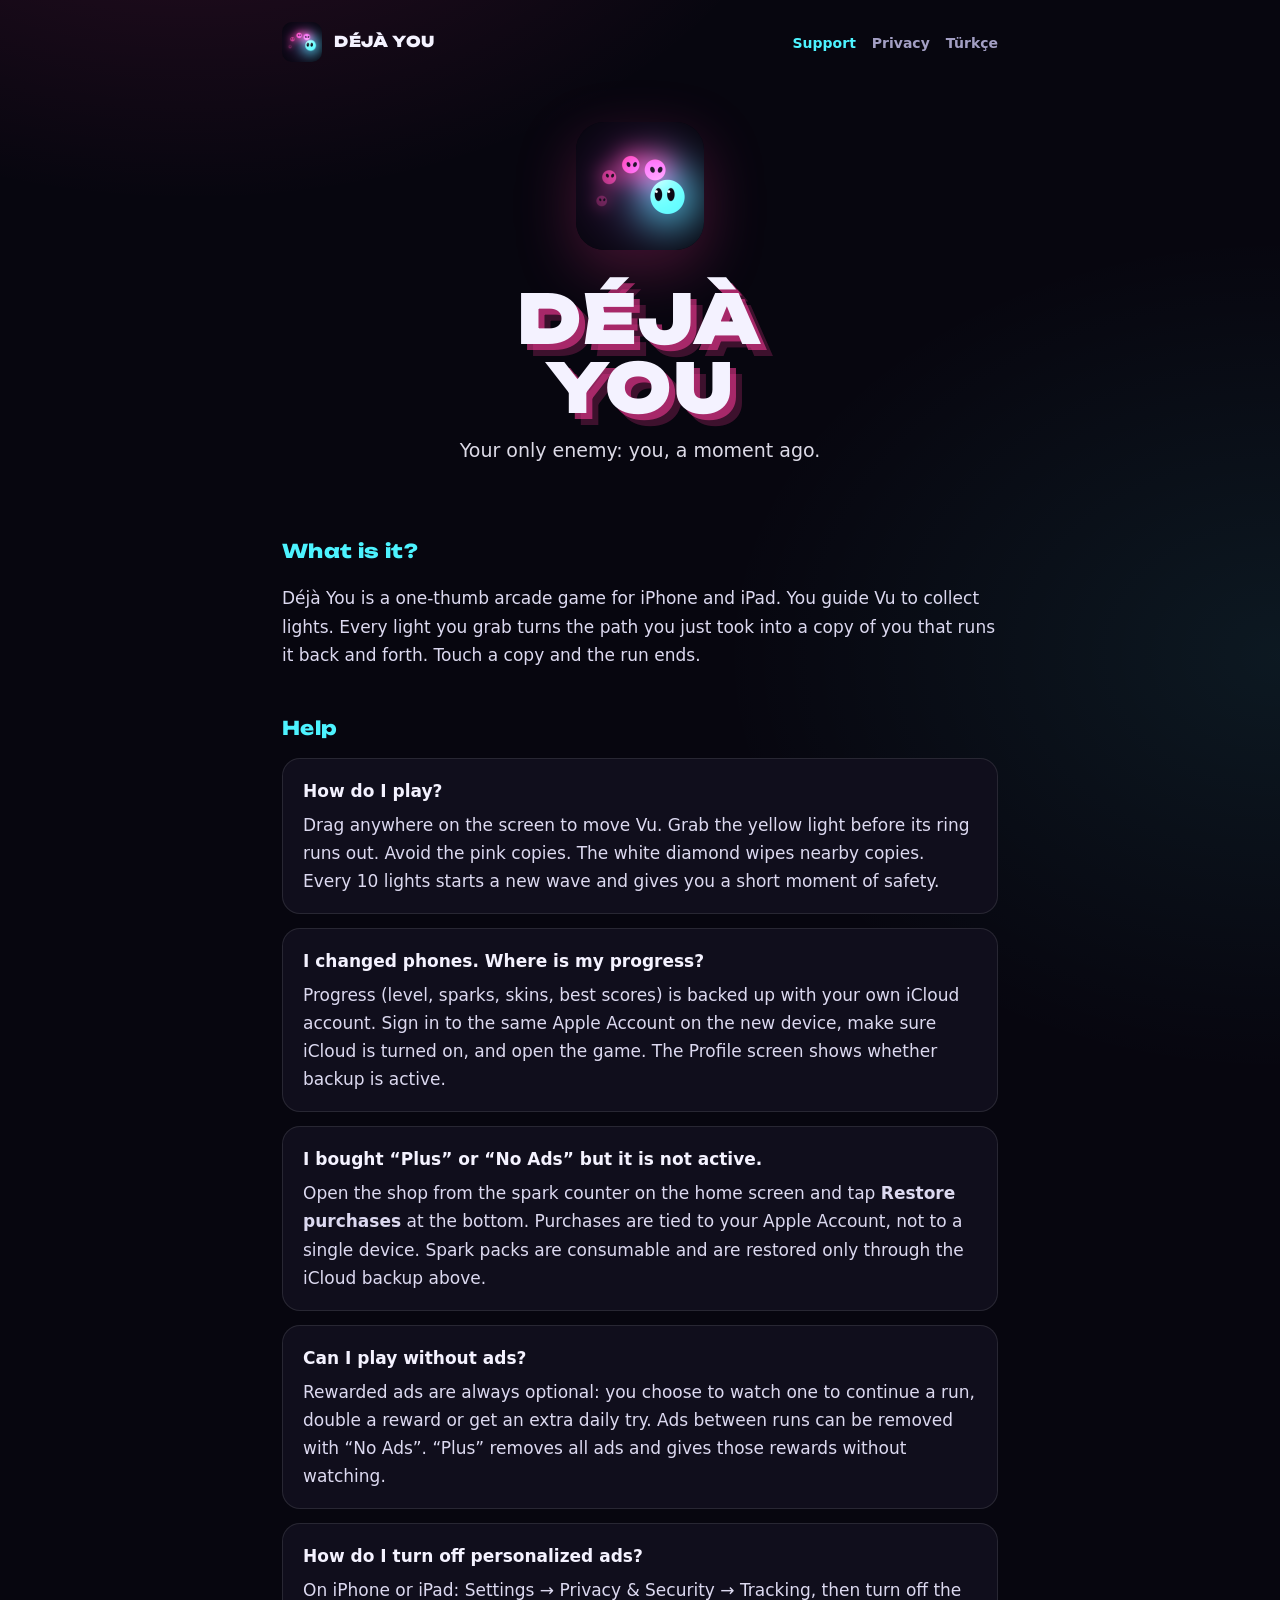
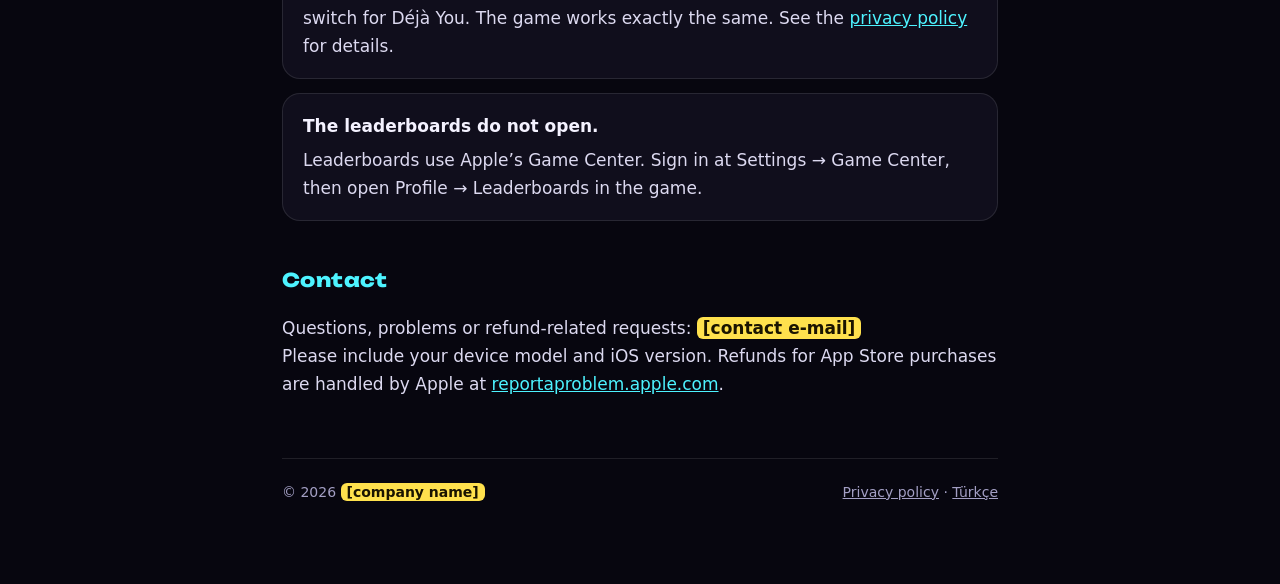
==== index.html @ 0cf3f7a6 "Déjà You: destek ve gizlilik politikası sayfaları (EN/TR) Co-Authored-By: Claude Fable 5.2 <noreply@" ====
<!doctype html>
<html lang="en">
<head>
<meta charset="utf-8">
<meta name="viewport" content="width=device-width,initial-scale=1">
<meta name="theme-color" content="#07060f">
<meta name="description" content="Déjà You — a one-thumb arcade game where your only enemy is you, a moment ago. Support and contact.">
<title>Déjà You — Support</title>
<link rel="icon" href="icon-192.png">
<link rel="stylesheet" href="style.css">
</head>
<body>
<div class="wrap">
  <header class="top">
    <a class="brand" href="./"><img src="icon-192.png" alt=""> DÉJÀ YOU</a>
    <nav><a class="on" href="./">Support</a><a href="privacy.html">Privacy</a><a href="tr/">Türkçe</a></nav>
  </header>

  <section class="hero">
    <img src="icon-512.png" alt="Déjà You icon">
    <h1>DÉJÀ<br>YOU</h1>
    <p>Your only enemy: you, a moment ago.</p>
  </section>

  <h2>What is it?</h2>
  <p>Déjà You is a one-thumb arcade game for iPhone and iPad. You guide Vu to collect lights. Every light you grab turns the path you just took into a copy of you that runs it back and forth. Touch a copy and the run ends.</p>

  <h2>Help</h2>

  <div class="card">
    <h3>How do I play?</h3>
    <p>Drag anywhere on the screen to move Vu. Grab the yellow light before its ring runs out. Avoid the pink copies. The white diamond wipes nearby copies. Every 10 lights starts a new wave and gives you a short moment of safety.</p>
  </div>

  <div class="card">
    <h3>I changed phones. Where is my progress?</h3>
    <p>Progress (level, sparks, skins, best scores) is backed up with your own iCloud account. Sign in to the same Apple Account on the new device, make sure iCloud is turned on, and open the game. The Profile screen shows whether backup is active.</p>
  </div>

  <div class="card">
    <h3>I bought “Plus” or “No Ads” but it is not active.</h3>
    <p>Open the shop from the spark counter on the home screen and tap <b>Restore purchases</b> at the bottom. Purchases are tied to your Apple Account, not to a single device. Spark packs are consumable and are restored only through the iCloud backup above.</p>
  </div>

  <div class="card">
    <h3>Can I play without ads?</h3>
    <p>Rewarded ads are always optional: you choose to watch one to continue a run, double a reward or get an extra daily try. Ads between runs can be removed with “No Ads”. “Plus” removes all ads and gives those rewards without watching.</p>
  </div>

  <div class="card">
    <h3>How do I turn off personalized ads?</h3>
    <p>On iPhone or iPad: Settings → Privacy &amp; Security → Tracking, then turn off the switch for Déjà You. The game works exactly the same. See the <a href="privacy.html">privacy policy</a> for details.</p>
  </div>

  <div class="card">
    <h3>The leaderboards do not open.</h3>
    <p>Leaderboards use Apple’s Game Center. Sign in at Settings → Game Center, then open Profile → Leaderboards in the game.</p>
  </div>

  <h2>Contact</h2>
  <p>Questions, problems or refund-related requests: <span class="todo">[contact e-mail]</span><br>
  Please include your device model and iOS version. Refunds for App Store purchases are handled by Apple at <a href="https://reportaproblem.apple.com">reportaproblem.apple.com</a>.</p>

  <footer>
    <span>© 2026 <span class="todo">[company name]</span></span>
    <span><a href="privacy.html">Privacy policy</a> · <a href="tr/">Türkçe</a></span>
  </footer>
</div>
</body>
</html>
---- style.css ----
@font-face {
  font-family: 'Unbounded'; font-style: normal; font-display: swap; font-weight: 200 900;
  src: url(fonts/unbounded-latin-ext-wght-normal.woff2) format('woff2');
  unicode-range: U+0100-02BA, U+02BD-02C5, U+02C7-02CC, U+02CE-02D7, U+02DD-02FF, U+0304, U+0308, U+0329, U+1D00-1DBF, U+1E00-1E9F, U+1EF2-1EFF, U+2020, U+20A0-20AB, U+20AD-20C0, U+2113, U+2C60-2C7F, U+A720-A7FF;
}
@font-face {
  font-family: 'Unbounded'; font-style: normal; font-display: swap; font-weight: 200 900;
  src: url(fonts/unbounded-latin-wght-normal.woff2) format('woff2');
  unicode-range: U+0000-00FF, U+0131, U+0152-0153, U+02BB-02BC, U+02C6, U+02DA, U+02DC, U+0304, U+0308, U+0329, U+2000-206F, U+20AC, U+2122, U+2191, U+2193, U+2212, U+2215, U+FEFF, U+FFFD;
}
:root {
  --bg: #07060f; --card: #100e1c; --line: rgba(255,255,255,.1);
  --cy: #4df3ff; --mg: #ff3d9a; --yl: #ffe14d; --tx: #f4f2ff; --mut: #a39fc4;
  --disp: 'Unbounded', system-ui, -apple-system, 'Segoe UI', Roboto, sans-serif;
  --font: system-ui, -apple-system, 'Segoe UI', Roboto, 'Helvetica Neue', sans-serif;
}
* { box-sizing: border-box; }
html { -webkit-text-size-adjust: 100%; }
body {
  margin: 0; background: var(--bg); color: var(--tx); font-family: var(--font); font-size: 17px; line-height: 1.65;
  background-image: radial-gradient(900px 600px at 15% -10%, rgba(255,61,154,.16), transparent 70%),
                    radial-gradient(800px 600px at 100% 30%, rgba(77,243,255,.08), transparent 70%);
  background-repeat: no-repeat;
}
.wrap { max-width: 760px; margin: 0 auto; padding: 0 22px 80px; }
header.top { display: flex; align-items: center; justify-content: space-between; gap: 16px; padding: 22px 0; }
.brand { display: flex; align-items: center; gap: 12px; color: var(--tx); text-decoration: none; font-family: var(--disp); font-weight: 900; letter-spacing: .04em; font-size: 15px; white-space: nowrap; }
.brand img { width: 40px; height: 40px; border-radius: 10px; }
nav a { color: var(--mut); text-decoration: none; font-size: 14px; font-weight: 700; margin-left: 16px; }
nav a:hover, nav a.on { color: var(--cy); }

.hero { text-align: center; padding: 38px 0 26px; }
.hero img { width: 128px; height: 128px; border-radius: 28px; box-shadow: 0 20px 60px rgba(255,61,154,.25); }
.hero h1 { font-family: var(--disp); font-weight: 900; font-size: clamp(40px, 11vw, 68px); line-height: 1.02; letter-spacing: .03em; margin: 26px 0 12px; text-shadow: 6px 6px 0 rgba(255,61,154,.55), 12px 12px 0 rgba(255,61,154,.22); }
.hero p { font-size: 19px; color: var(--tx); opacity: .9; margin: 0; }

h1.page { font-family: var(--disp); font-weight: 900; font-size: clamp(28px, 7vw, 40px); line-height: 1.15; margin: 26px 0 6px; }
h2 { font-family: var(--disp); font-weight: 800; font-size: 19px; letter-spacing: .02em; margin: 44px 0 10px; color: var(--cy); }
h3 { font-size: 17px; margin: 24px 0 4px; }
p, li { color: #dcd9f0; }
a { color: var(--cy); }
.muted { color: var(--mut); font-size: 15px; }
.card { background: var(--card); border: 1px solid var(--line); border-radius: 18px; padding: 18px 20px; margin: 14px 0; }
.card h3 { margin-top: 0; }
.card p { margin: 6px 0 0; }
ul { padding-left: 22px; }
li { margin: 6px 0; }
table { width: 100%; border-collapse: collapse; margin: 14px 0; font-size: 15.5px; }
th, td { text-align: left; vertical-align: top; padding: 10px 12px; border-bottom: 1px solid var(--line); }
th { color: var(--mut); font-size: 13px; letter-spacing: .06em; text-transform: none; font-weight: 700; }
.todo { background: var(--yl); color: #1a1400; padding: 1px 6px; border-radius: 6px; font-weight: 700; }
footer { margin-top: 60px; padding-top: 22px; border-top: 1px solid var(--line); color: var(--mut); font-size: 14px; display: flex; flex-wrap: wrap; gap: 8px 18px; justify-content: space-between; }
footer a { color: var(--mut); }
@media (max-width: 520px) { body { font-size: 16px; } nav a { margin-left: 12px; } th, td { padding: 9px 8px; } }
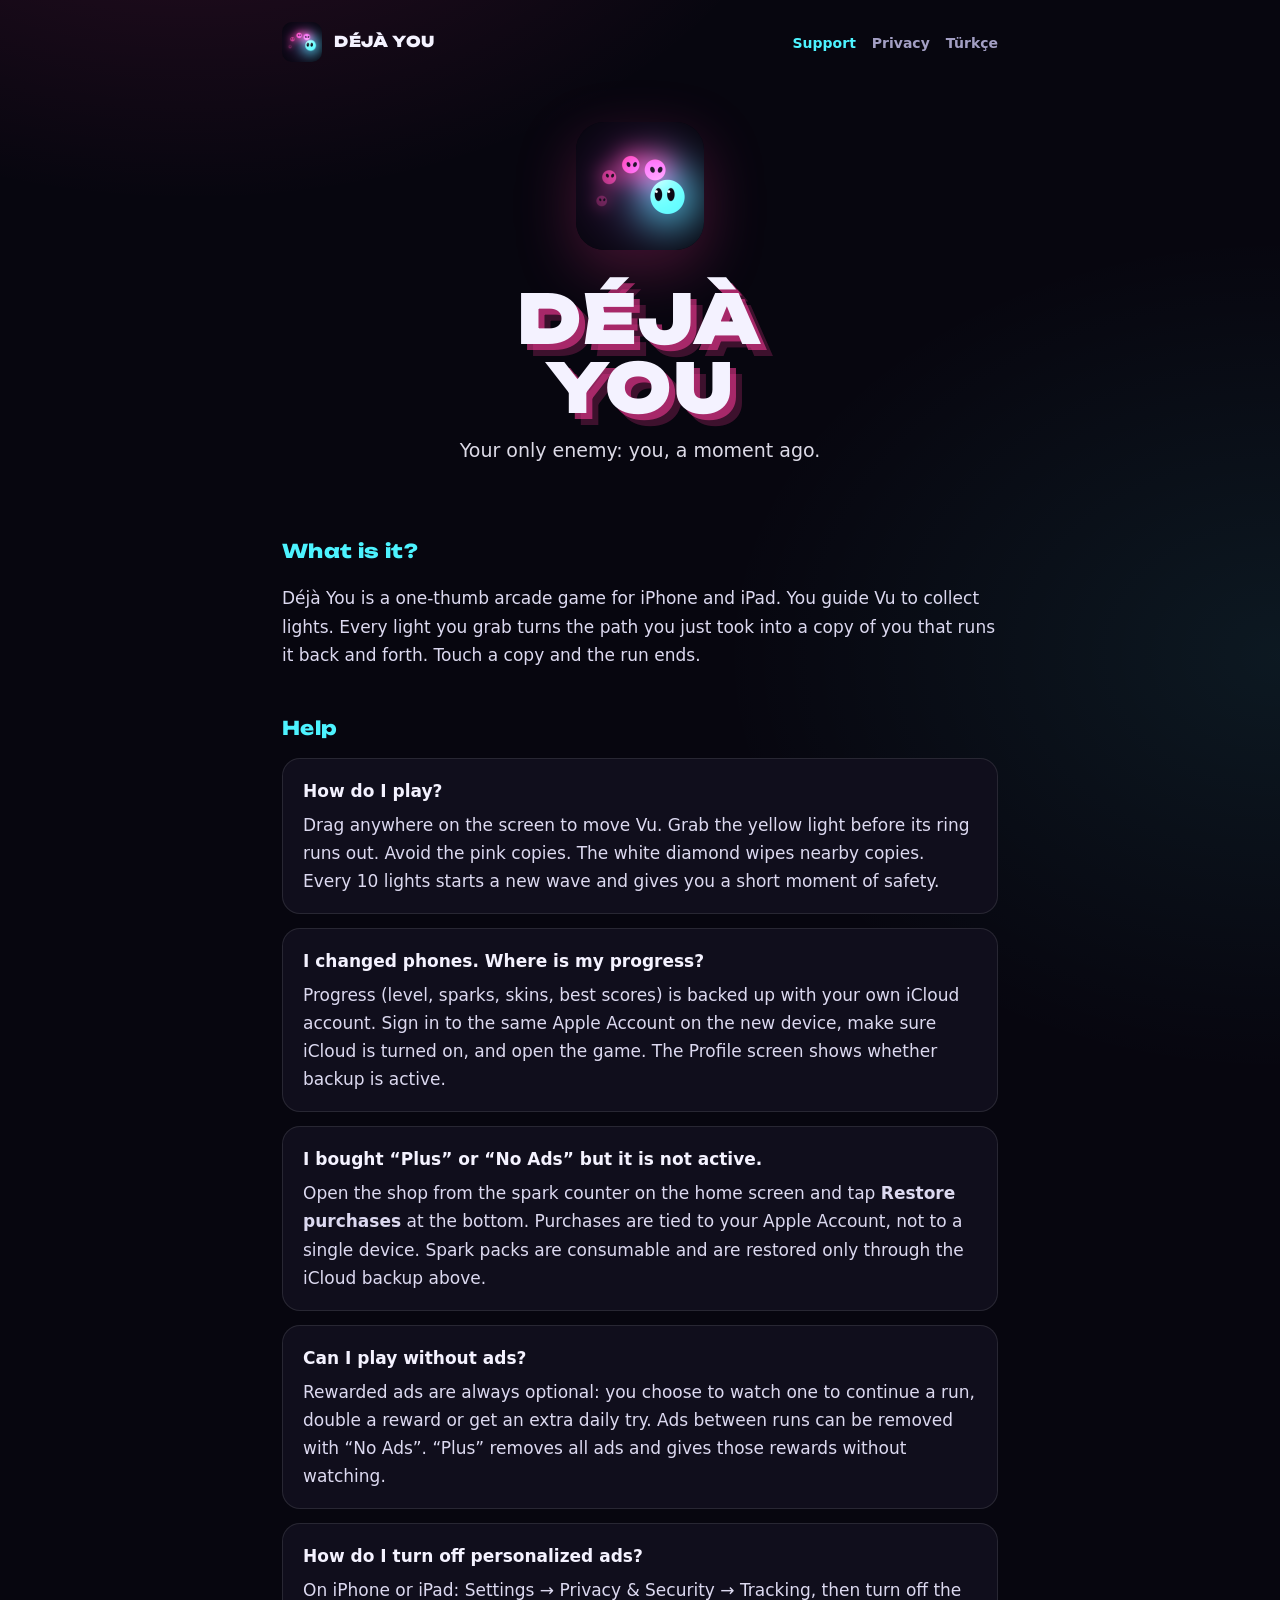
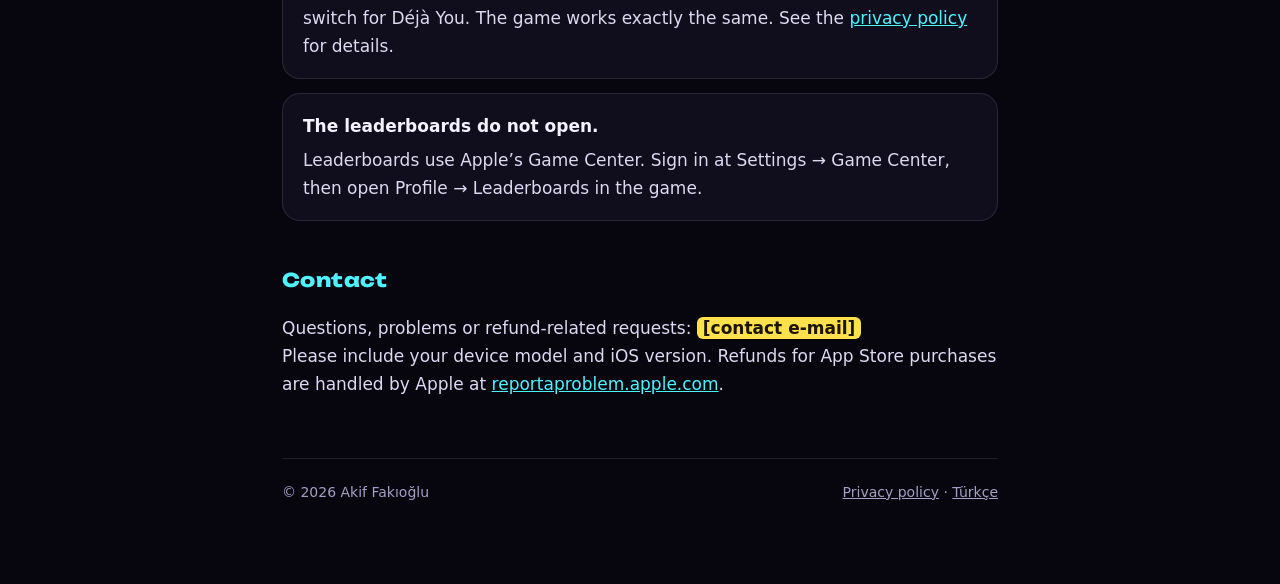
==== commit 79620e21: "Yayıncı adı ve posta adresi Co-Authored-By: Claude Fable 5.2 <noreply@anthropic.com>" ====
--- a/index.html
+++ b/index.html
@@ -62,7 +62,7 @@
   Please include your device model and iOS version. Refunds for App Store purchases are handled by Apple at <a href="https://reportaproblem.apple.com">reportaproblem.apple.com</a>.</p>
 
   <footer>
-    <span>© 2026 <span class="todo">[company name]</span></span>
+    <span>© 2026 Akif Fakıoğlu</span>
     <span><a href="privacy.html">Privacy policy</a> · <a href="tr/">Türkçe</a></span>
   </footer>
 </div>
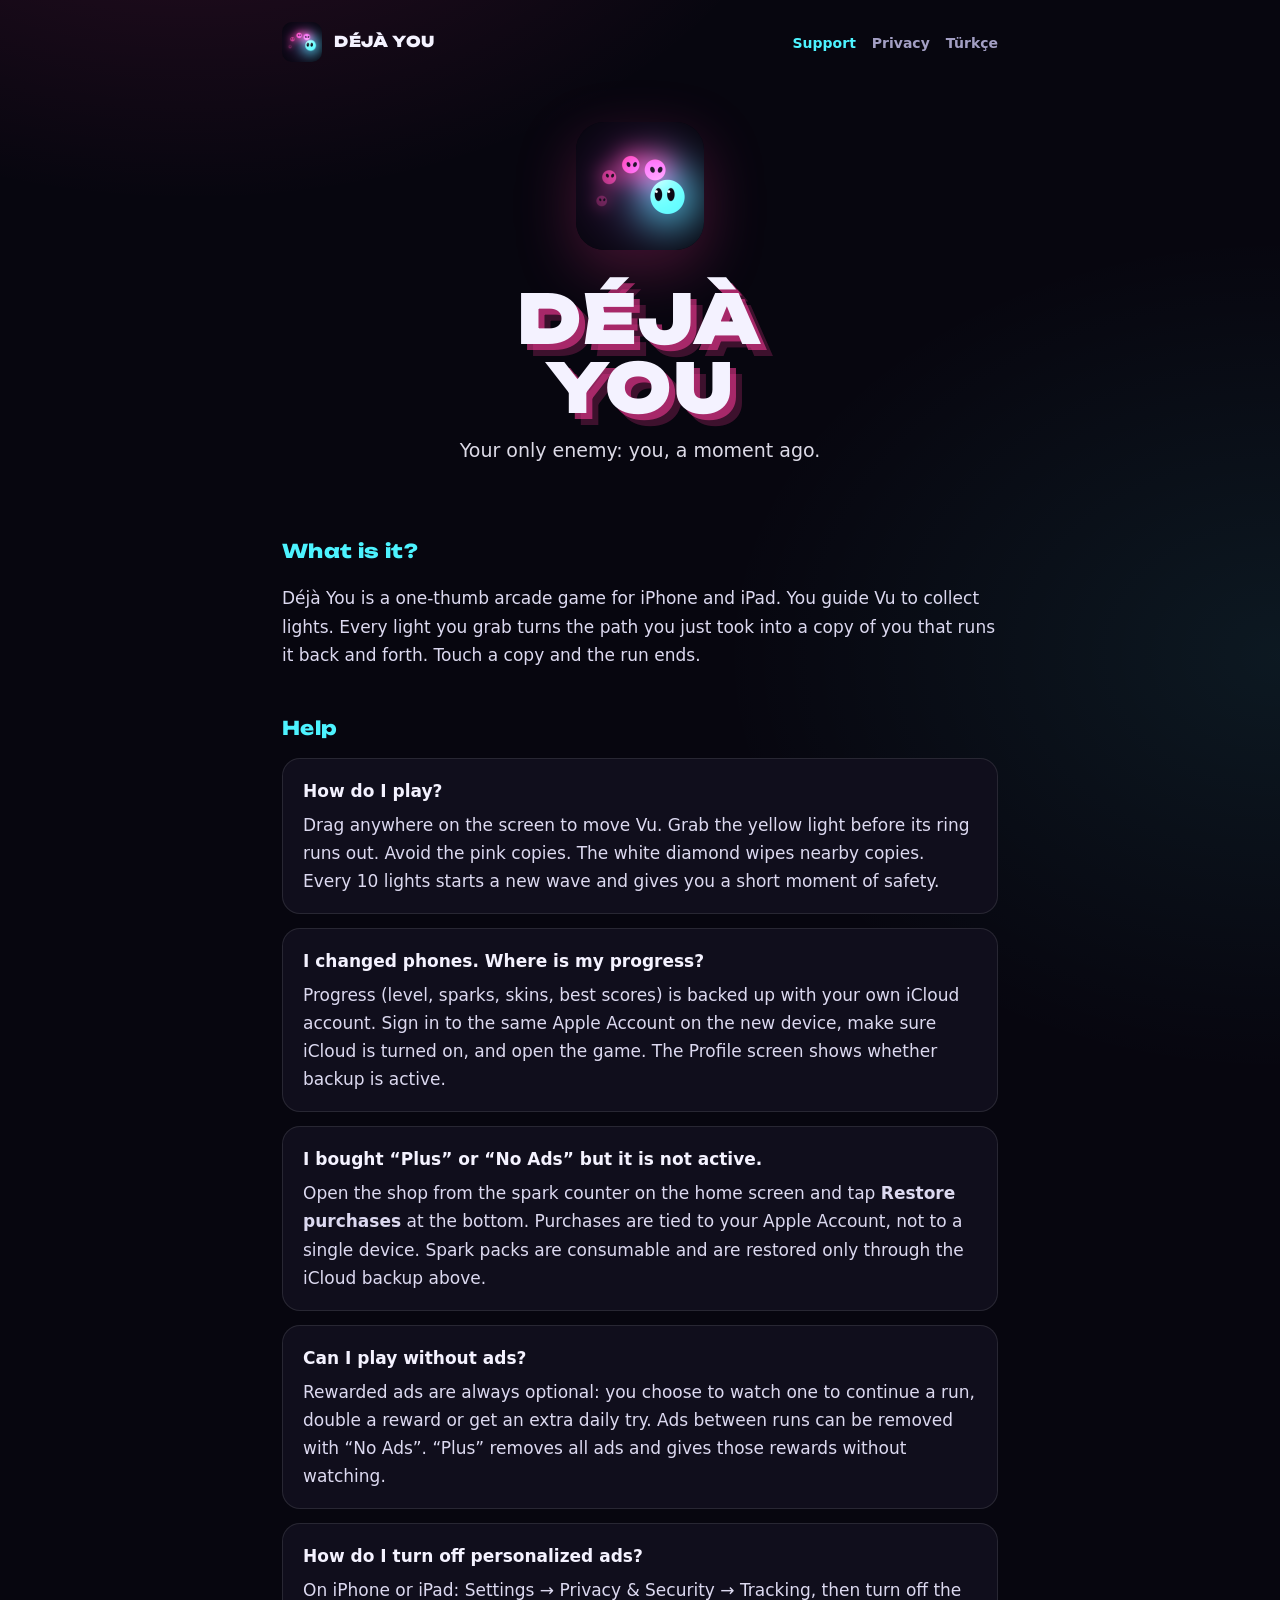
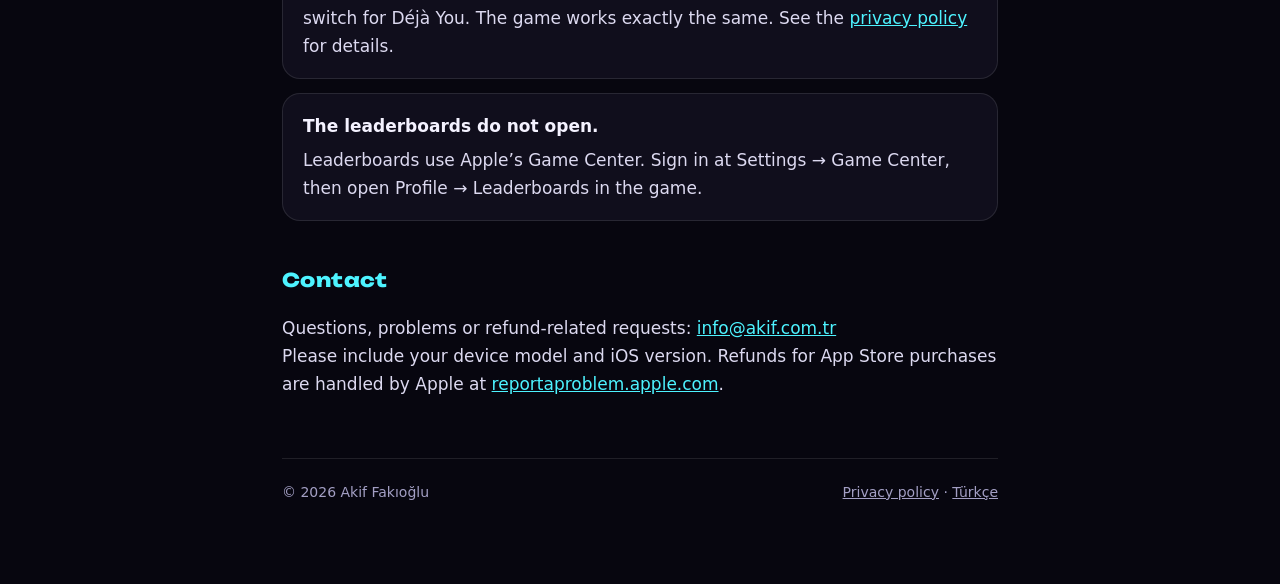
==== commit 5ea246c2: "İletişim e-postası Co-Authored-By: Claude Fable 5.2 <noreply@anthropic.com>" ====
--- a/index.html
+++ b/index.html
@@ -58,7 +58,7 @@
   </div>
 
   <h2>Contact</h2>
-  <p>Questions, problems or refund-related requests: <span class="todo">[contact e-mail]</span><br>
+  <p>Questions, problems or refund-related requests: <a href="mailto:info@akif.com.tr">info@akif.com.tr</a><br>
   Please include your device model and iOS version. Refunds for App Store purchases are handled by Apple at <a href="https://reportaproblem.apple.com">reportaproblem.apple.com</a>.</p>
 
   <footer>
